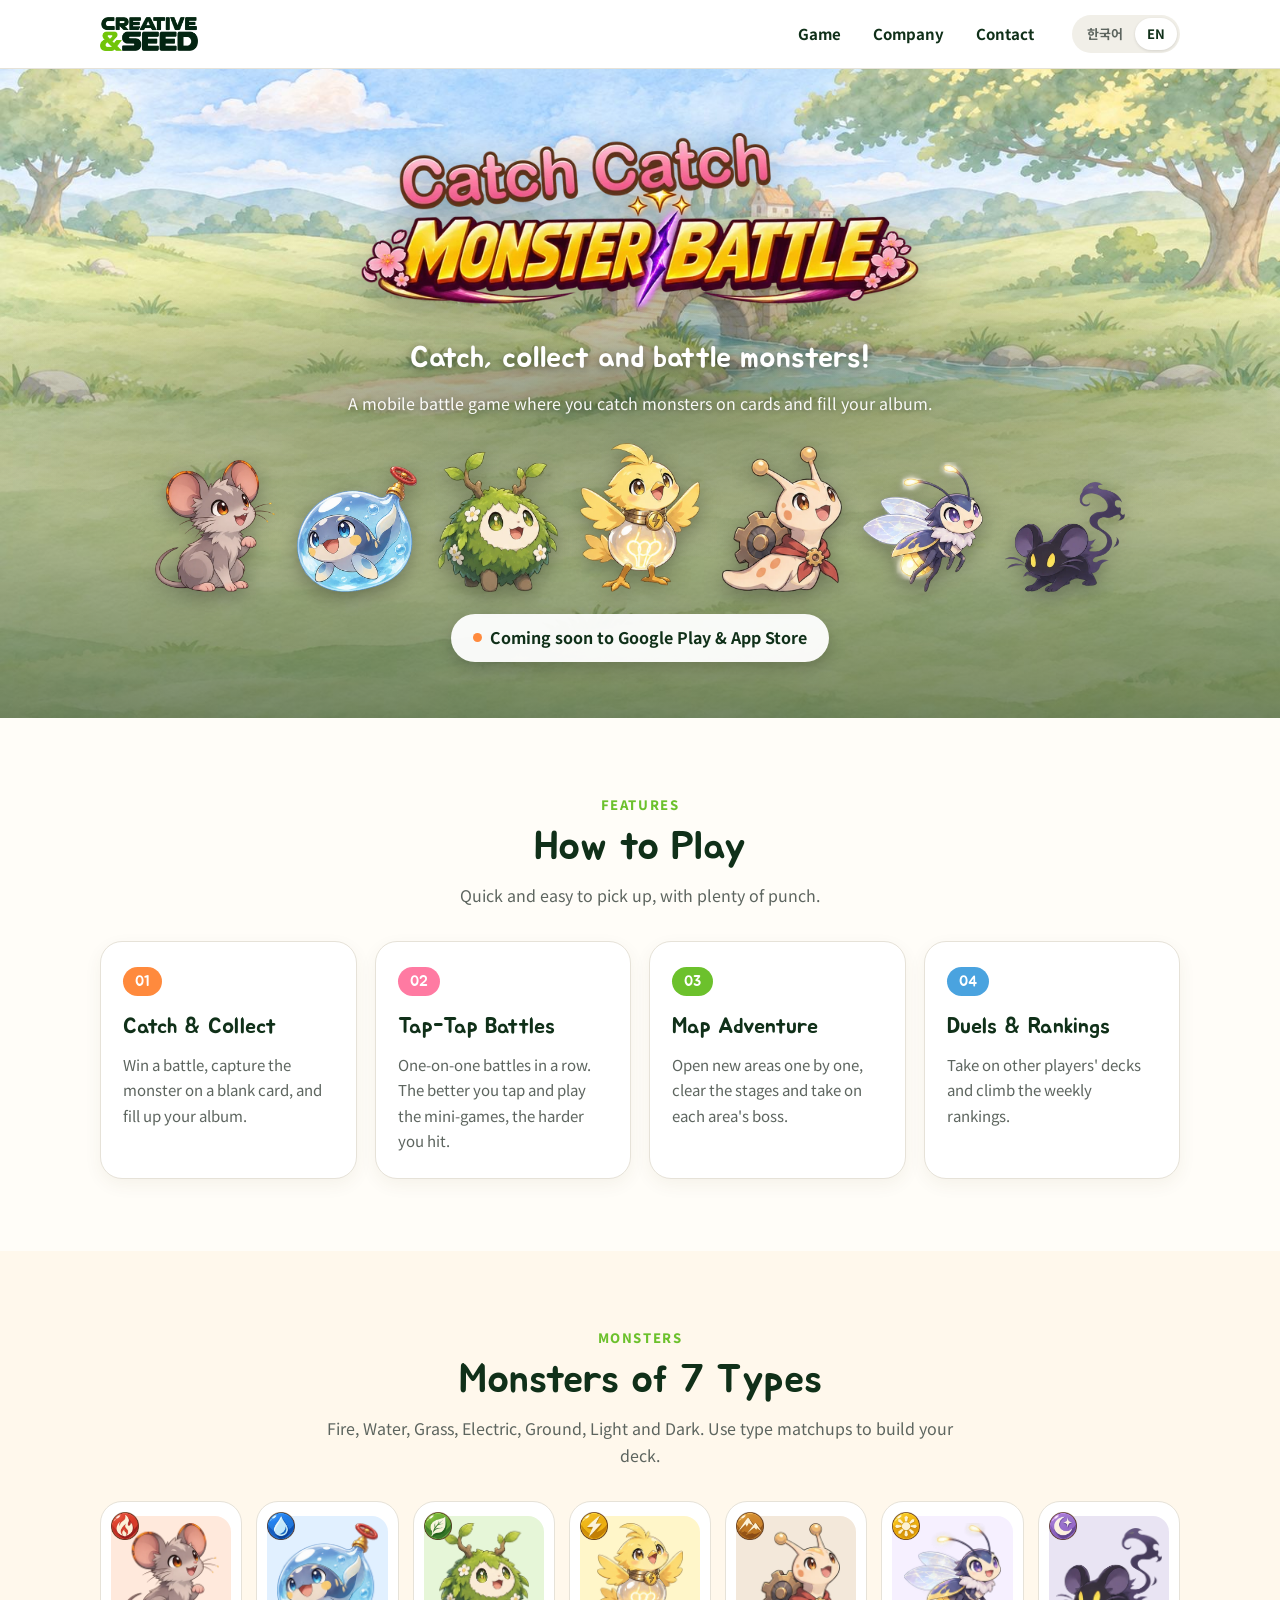
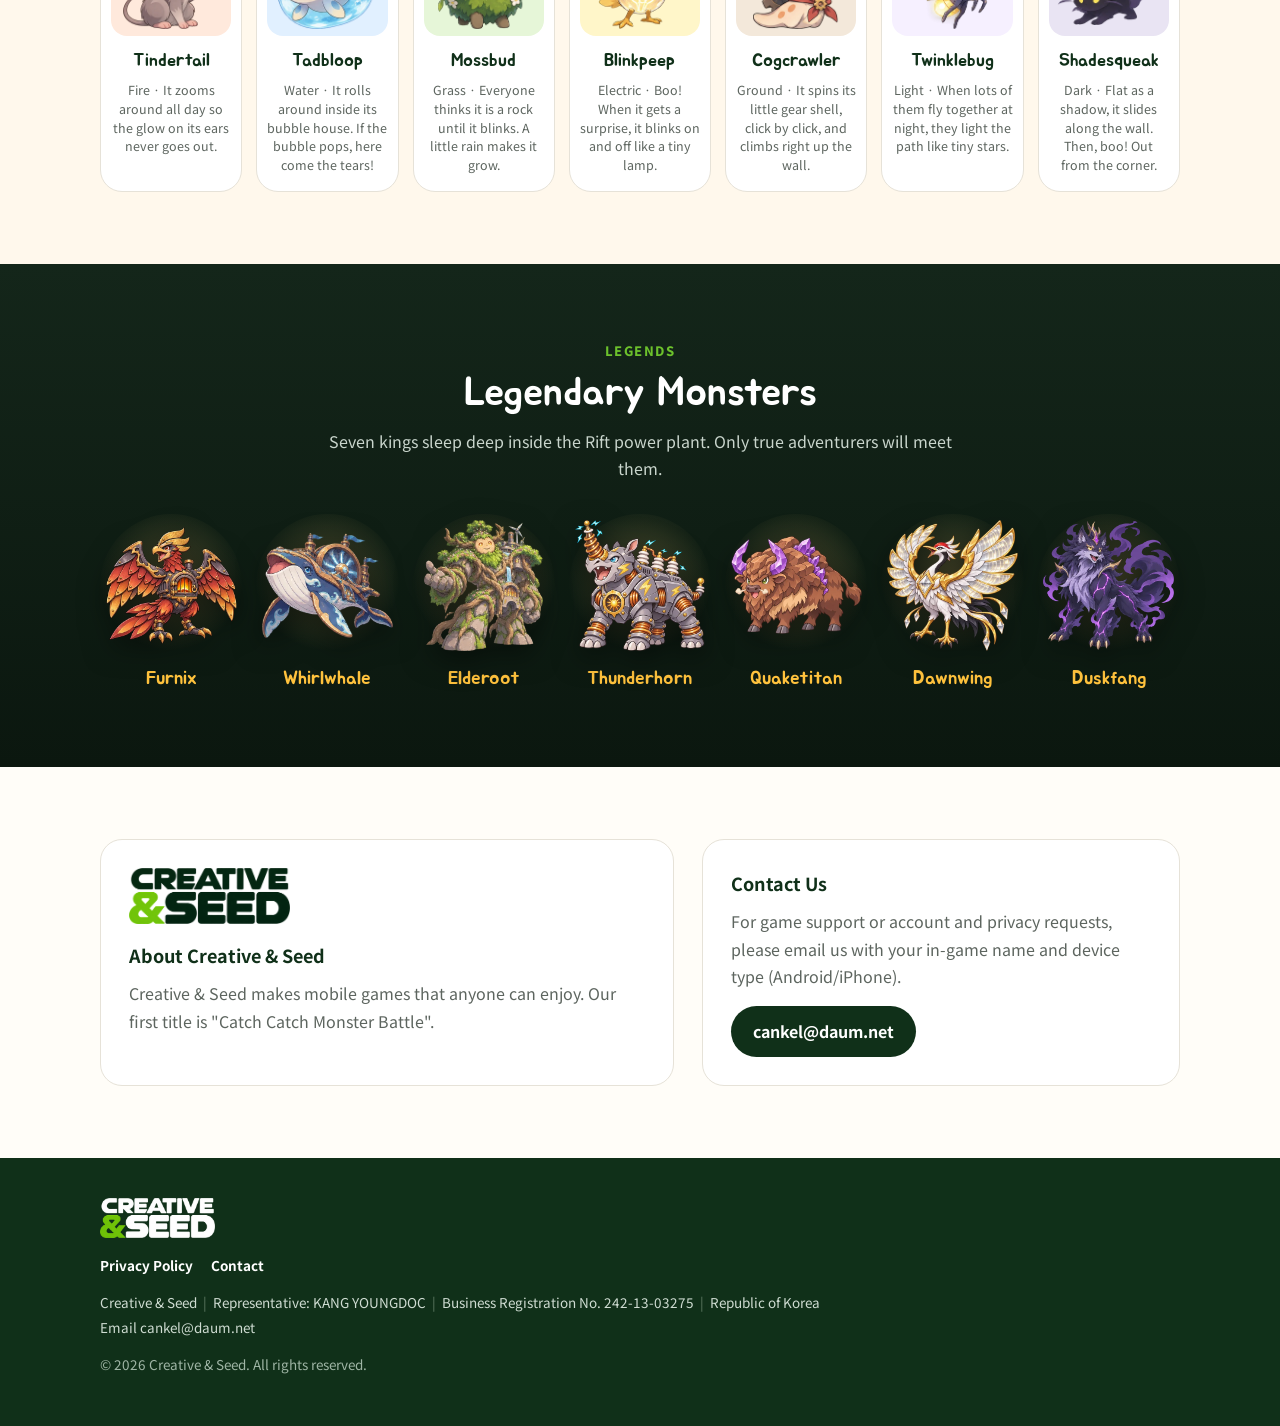
==== index.html @ 7f47cd27 "Add files via upload" ====
<!doctype html>
<html lang="ko" data-lang="ko">
<head>
<meta charset="utf-8">
<meta name="viewport" content="width=device-width, initial-scale=1">
<title>Creative &amp; Seed | Catch Catch 몬스터 배틀</title>
<meta name="description" content="Creative & Seed - Catch Catch 몬스터 배틀 / Catch Catch Monster Battle">
<script>
(function(){var l="ko";try{var s=localStorage.getItem("cs_lang");if(s)l=s;else if(!/^ko/i.test(navigator.language||""))l="en";}catch(e){if(!/^ko/i.test(navigator.language||""))l="en";}
if(/[?&]lang=en/.test(location.search))l="en";if(/[?&]lang=ko/.test(location.search))l="ko";
document.documentElement.setAttribute("data-lang",l);document.documentElement.lang=l;})();
</script>
<link rel="preconnect" href="https://fonts.googleapis.com">
<link rel="preconnect" href="https://fonts.gstatic.com" crossorigin>
<link href="https://fonts.googleapis.com/css2?family=Jua&family=Noto+Sans+KR:wght@400;700;800&display=swap" rel="stylesheet">
<link rel="stylesheet" href="assets/site.css">
</head>
<body>

<header class="top">
  <div class="wrap">
    <a class="brand" href="./"><img src="assets/cs_logo.png" alt="Creative &amp; Seed"></a>
    <nav class="nav">
      <a href="#game"><span lang="ko">게임</span><span lang="en">Game</span></a>
      <a href="#company" class="hide-m"><span lang="ko">회사</span><span lang="en">Company</span></a>
      <a href="#contact"><span lang="ko">문의</span><span lang="en">Contact</span></a>
    </nav>
    <div class="langs"><button data-set="ko">한국어</button><button data-set="en">EN</button></div>
  </div>
</header>

<section class="hero" id="game">
  <div class="wrap">
    <img class="logo" lang="ko" src="assets/game_logo_ko.webp" alt="Catch Catch 몬스터 배틀">
    <img class="logo" lang="en" src="assets/game_logo_en.webp" alt="Catch Catch Monster Battle">
    <p class="tag" lang="ko">몬스터를 잡고, 모으고, 겨뤄라!</p>
    <p class="tag" lang="en">Catch, collect and battle monsters!</p>
    <p class="tag2" lang="ko">카드로 몬스터를 잡아 앨범을 채우는 모바일 배틀 게임</p>
    <p class="tag2" lang="en">A mobile battle game where you catch monsters on cards and fill your album.</p>
    <div class="mons"><img src="assets/mon/001.webp" alt=""><img src="assets/mon/023.webp" alt=""><img src="assets/mon/045.webp" alt=""><img src="assets/mon/067.webp" alt=""><img src="assets/mon/089.webp" alt=""><img src="assets/mon/111.webp" alt=""><img src="assets/mon/133.webp" alt=""></div>
    <span class="pill"><i></i><span lang="ko">Google Play · App Store 출시 준비 중</span><span lang="en">Coming soon to Google Play &amp; App Store</span></span>
  </div>
</section>

<section class="block">
  <div class="wrap center">
    <span class="eyebrow">Features</span>
    <h2 class="title"><span lang="ko">이렇게 놀아요</span><span lang="en">How to Play</span></h2>
    <p class="lead" lang="ko">짧고 쉽게, 그래도 손맛은 확실하게.</p>
    <p class="lead" lang="en">Quick and easy to pick up, with plenty of punch.</p>
    <div class="feats" style="text-align:left">
      <div class="feat"><span class="num">01</span>
        <h3 lang="ko">잡아서 모으기</h3><h3 lang="en">Catch &amp; Collect</h3>
        <p lang="ko">배틀에서 이긴 몬스터를 빈 카드에 담아 잡고, 앨범을 하나씩 채워요.</p>
        <p lang="en">Win a battle, capture the monster on a blank card, and fill up your album.</p></div>
      <div class="feat"><span class="num">02</span>
        <h3 lang="ko">손맛 배틀</h3><h3 lang="en">Tap-Tap Battles</h3>
        <p lang="ko">1:1로 이어 싸우는 배틀. 연타와 미니게임을 잘할수록 더 세게 공격해요.</p>
        <p lang="en">One-on-one battles in a row. The better you tap and play the mini-games, the harder you hit.</p></div>
      <div class="feat"><span class="num">03</span>
        <h3 lang="ko">지도 모험</h3><h3 lang="en">Map Adventure</h3>
        <p lang="ko">지역을 하나씩 열며 스테이지를 깨고, 지역 보스에 도전해요.</p>
        <p lang="en">Open new areas one by one, clear the stages and take on each area's boss.</p></div>
      <div class="feat"><span class="num">04</span>
        <h3 lang="ko">대결과 랭킹</h3><h3 lang="en">Duels &amp; Rankings</h3>
        <p lang="ko">다른 플레이어의 덱과 대결하고 주간 랭킹에 도전해요.</p>
        <p lang="en">Take on other players' decks and climb the weekly rankings.</p></div>
    </div>
  </div>
</section>

<section class="block alt" id="monsters">
  <div class="wrap center">
    <span class="eyebrow">Monsters</span>
    <h2 class="title"><span lang="ko">7가지 속성의 몬스터</span><span lang="en">Monsters of 7 Types</span></h2>
    <p class="lead" lang="ko">불·물·풀·전기·땅·빛·어둠. 서로 강하고 약한 상성을 살펴 덱을 짜 보세요.</p>
    <p class="lead" lang="en">Fire, Water, Grass, Electric, Ground, Light and Dark. Use type matchups to build your deck.</p>
    <div class="mgrid">
      <div class="mon t-fire"><img class="ty" src="assets/type/fire.webp" alt="Fire"><div class="pic"><img src="assets/mon/001.webp" alt="Tindertail" loading="lazy"></div><b lang="ko">불씨쥐</b><b lang="en">Tindertail</b><small lang="ko">불 속성 · 귀 끝 불씨가 꺼질까 봐 늘 뛰어다닌다.</small><small lang="en">Fire · It zooms around all day so the glow on its ears never goes out.</small></div>
      <div class="mon t-water"><img class="ty" src="assets/type/water.webp" alt="Water"><div class="pic"><img src="assets/mon/023.webp" alt="Tadbloop" loading="lazy"></div><b lang="ko">물방울올챙이</b><b lang="en">Tadbloop</b><small lang="ko">물 속성 · 물방울 집을 굴리며 다닌다. 터지면 울음을 터뜨린다.</small><small lang="en">Water · It rolls around inside its bubble house. If the bubble pops, here come the tears!</small></div>
      <div class="mon t-grass"><img class="ty" src="assets/type/grass.webp" alt="Grass"><div class="pic"><img src="assets/mon/045.webp" alt="Mossbud" loading="lazy"></div><b lang="ko">이끼씨앗</b><b lang="en">Mossbud</b><small lang="ko">풀 속성 · 가만히 있으면 돌인 줄 안다. 비 오면 자란다.</small><small lang="en">Grass · Everyone thinks it is a rock until it blinks. A little rain makes it grow.</small></div>
      <div class="mon t-electric"><img class="ty" src="assets/type/electric.webp" alt="Electric"><div class="pic"><img src="assets/mon/067.webp" alt="Blinkpeep" loading="lazy"></div><b lang="ko">전구병아리</b><b lang="en">Blinkpeep</b><small lang="ko">전기 속성 · 놀라면 몸이 깜빡깜빡 켜진다.</small><small lang="en">Electric · Boo! When it gets a surprise, it blinks on and off like a tiny lamp.</small></div>
      <div class="mon t-ground"><img class="ty" src="assets/type/ground.webp" alt="Ground"><div class="pic"><img src="assets/mon/089.webp" alt="Cogcrawler" loading="lazy"></div><b lang="ko">톱니달팽이</b><b lang="en">Cogcrawler</b><small lang="ko">땅 속성 · 껍질 톱니를 돌려 벽을 기어오른다.</small><small lang="en">Ground · It spins its little gear shell, click by click, and climbs right up the wall.</small></div>
      <div class="mon t-light"><img class="ty" src="assets/type/light.webp" alt="Light"><div class="pic"><img src="assets/mon/111.webp" alt="Twinklebug" loading="lazy"></div><b lang="ko">반딧불이</b><b lang="en">Twinklebug</b><small lang="ko">빛 속성 · 밤에 떼 지어 날면 길이 보인다.</small><small lang="en">Light · When lots of them fly together at night, they light the path like tiny stars.</small></div>
      <div class="mon t-dark"><img class="ty" src="assets/type/dark.webp" alt="Dark"><div class="pic"><img src="assets/mon/133.webp" alt="Shadesqueak" loading="lazy"></div><b lang="ko">그림자쥐</b><b lang="en">Shadesqueak</b><small lang="ko">어둠 속성 · 벽에 붙어 다니다가 모퉁이에서 튀어나온다.</small><small lang="en">Dark · Flat as a shadow, it slides along the wall. Then, boo! Out from the corner.</small></div>
    </div>
  </div>
</section>

<section class="block legend">
  <div class="wrap center">
    <span class="eyebrow">Legends</span>
    <h2 class="title"><span lang="ko">전설의 몬스터</span><span lang="en">Legendary Monsters</span></h2>
    <p class="lead" lang="ko">균열 발전소 깊은 곳에 잠든 일곱 왕. 끝까지 모험한 사람만 만날 수 있어요.</p>
    <p class="lead" lang="en">Seven kings sleep deep inside the Rift power plant. Only true adventurers will meet them.</p>
    <div class="lgrid">
      <div class="lg"><div class="pic"><img src="assets/mon/022.webp" alt="Furnix" loading="lazy"></div><b lang="ko">화염로왕</b><b lang="en">Furnix</b></div>
      <div class="lg"><div class="pic"><img src="assets/mon/044.webp" alt="Whirlwhale" loading="lazy"></div><b lang="ko">터빈고래</b><b lang="en">Whirlwhale</b></div>
      <div class="lg"><div class="pic"><img src="assets/mon/066.webp" alt="Elderoot" loading="lazy"></div><b lang="ko">뿌리왕</b><b lang="en">Elderoot</b></div>
      <div class="lg"><div class="pic"><img src="assets/mon/088.webp" alt="Thunderhorn" loading="lazy"></div><b lang="ko">뇌전왕</b><b lang="en">Thunderhorn</b></div>
      <div class="lg"><div class="pic"><img src="assets/mon/110.webp" alt="Quaketitan" loading="lazy"></div><b lang="ko">대지왕</b><b lang="en">Quaketitan</b></div>
      <div class="lg"><div class="pic"><img src="assets/mon/132.webp" alt="Dawnwing" loading="lazy"></div><b lang="ko">광휘왕</b><b lang="en">Dawnwing</b></div>
      <div class="lg"><div class="pic"><img src="assets/mon/154.webp" alt="Duskfang" loading="lazy"></div><b lang="ko">어둠왕</b><b lang="en">Duskfang</b></div>
    </div>
  </div>
</section>

<section class="block" id="company">
  <div class="wrap">
    <div class="co">
      <div class="box">
        <img class="colog" src="assets/cs_logo.png" alt="Creative &amp; Seed">
        <h3 lang="ko">Creative &amp; Seed</h3><h3 lang="en">About Creative &amp; Seed</h3>
        <p lang="ko">크리에이티브앤시드는 누구나 쉽게 즐길 수 있는 모바일 게임을 만드는 회사입니다. 첫 작품은 「Catch Catch 몬스터 배틀」입니다.</p>
        <p lang="en">Creative &amp; Seed makes mobile games that anyone can enjoy. Our first title is "Catch Catch Monster Battle".</p>
      </div>
      <div class="box" id="contact">
        <h3 lang="ko">문의하기</h3><h3 lang="en">Contact Us</h3>
        <p lang="ko">게임 이용 문의, 계정·개인정보 관련 요청은 이메일로 보내 주세요. 게임 이름과 사용 기기(Android/iPhone)를 함께 적어 주시면 빠르게 도와드릴 수 있습니다.</p>
        <p lang="en">For game support or account and privacy requests, please email us with your in-game name and device type (Android/iPhone).</p>
        <a class="mail" href="mailto:cankel@daum.net">cankel@daum.net</a>
      </div>
    </div>
  </div>
</section>

<footer class="foot">
  <div class="wrap">
    <img src="assets/cs_logo_white.png" alt="Creative &amp; Seed">
    <div class="links"><a href="privacy/"><span lang="ko">개인정보처리방침</span><span lang="en">Privacy Policy</span></a><a href="#contact"><span lang="ko">문의</span><span lang="en">Contact</span></a></div>
    <p lang="ko">상호 크리에이티브앤시드<span class="bar">|</span>대표 강영덕<span class="bar">|</span>사업자등록번호 242-13-03275<span class="bar">|</span>통신판매업신고 제2026-서울성북-1461호</p>
    <p lang="en">Creative &amp; Seed<span class="bar">|</span>Representative: KANG YOUNGDOC<span class="bar">|</span>Business Registration No. 242-13-03275<span class="bar">|</span>Republic of Korea</p>
    <p><span lang="ko">이메일</span><span lang="en">Email</span> cankel@daum.net</p>
    <p class="copy">© 2026 Creative &amp; Seed. All rights reserved.</p>
  </div>
</footer>

<script>
document.querySelectorAll(".langs button").forEach(function(b){b.addEventListener("click",function(){
var l=b.getAttribute("data-set");document.documentElement.setAttribute("data-lang",l);document.documentElement.lang=l;
try{localStorage.setItem("cs_lang",l);}catch(e){}});});
</script>
</body>
</html>
---- assets/site.css ----
/* Creative & Seed site */
:root{
  --green:#103019; --green2:#1d4a28; --lime:#6cc12c; --lime-soft:#eaf6dc;
  --cream:#fff8ec; --orange:#ff8a3d; --pink:#ff7aa2; --gold:#ffc23d;
  --text:#1f2421; --sub:#5d655f; --line:#e6e2d8; --card:#ffffff; --bg:#fffdf8;
}
*{box-sizing:border-box}
html{scroll-behavior:smooth}
body{margin:0;background:var(--bg);color:var(--text);
  font-family:"Noto Sans KR",-apple-system,"Apple SD Gothic Neo","Malgun Gothic",sans-serif;
  font-size:16px;line-height:1.7;-webkit-font-smoothing:antialiased;word-break:keep-all;overflow-wrap:break-word}
img{max-width:100%;display:block}
a{color:inherit}
.wrap{max-width:1120px;margin:0 auto;padding:0 20px}

/* language switch */
html[data-lang="ko"] [lang="en"]{display:none !important}
html[data-lang="en"] [lang="ko"]{display:none !important}

/* header */
.top{position:sticky;top:0;z-index:20;background:rgba(255,255,255,.94);
  backdrop-filter:saturate(1.4) blur(8px);border-bottom:1px solid var(--line)}
.top .wrap{display:flex;align-items:center;gap:24px;height:68px}
.brand{display:flex;align-items:center;gap:10px;text-decoration:none}
.brand img{height:34px;width:auto}
.nav{display:flex;gap:4px;margin-left:auto}
.nav a{text-decoration:none;font-weight:700;font-size:15px;color:var(--green);
  padding:8px 14px;border-radius:999px}
.nav a:hover,.nav a.on{background:var(--lime-soft)}
.langs{display:flex;background:#f1efe8;border-radius:999px;padding:3px}
.langs button{border:0;background:none;font:inherit;font-size:13px;font-weight:700;
  color:var(--sub);padding:5px 12px;border-radius:999px;cursor:pointer}
html[data-lang="ko"] .langs [data-set="ko"],
html[data-lang="en"] .langs [data-set="en"]{background:#fff;color:var(--green);box-shadow:0 1px 3px rgba(0,0,0,.12)}

/* hero */
.hero{position:relative;overflow:hidden;color:#fff;
  background:#7fb6e0 url(hero_bg.jpg) center 35%/cover no-repeat}
.hero::after{content:"";position:absolute;inset:0;
  background:radial-gradient(ellipse 60% 26% at 50% 50%,rgba(16,40,22,.38),rgba(16,40,22,0) 100%),
    linear-gradient(180deg,rgba(16,48,25,0) 35%,rgba(16,48,25,.55) 100%)}
.hero .wrap{position:relative;z-index:1;display:flex;flex-direction:column;align-items:center;
  text-align:center;padding:64px 20px 56px}
.hero .logo{width:min(560px,88%);filter:drop-shadow(0 8px 18px rgba(0,0,0,.25))}
.hero .tag{font-family:"Jua","Noto Sans KR",sans-serif;font-size:clamp(20px,3.2vw,30px);
  margin:18px 0 6px;text-shadow:0 2px 8px rgba(0,0,0,.45)}
.hero .tag2{margin:0;font-size:16px;opacity:.95;text-shadow:0 1px 6px rgba(0,0,0,.5)}
.hero .mons{display:flex;justify-content:center;align-items:flex-end;gap:2%;margin-top:26px;width:100%}
.hero .mons img{width:13%;max-width:120px;filter:drop-shadow(0 6px 10px rgba(0,0,0,.3));
  animation:bob 3.2s ease-in-out infinite}
.hero .mons img:nth-child(2n){animation-delay:-1.6s}
@keyframes bob{50%{transform:translateY(-8px)}}
.pill{display:inline-flex;align-items:center;gap:8px;margin-top:22px;
  background:rgba(255,255,255,.95);color:var(--green);font-weight:700;
  padding:10px 22px;border-radius:999px;box-shadow:0 6px 16px rgba(0,0,0,.18)}
.pill i{width:9px;height:9px;border-radius:50%;background:var(--orange);display:inline-block}

/* sections */
section.block{padding:72px 0}
section.alt{background:var(--cream)}
.eyebrow{display:inline-block;font-size:13px;font-weight:800;letter-spacing:.12em;
  color:var(--lime);text-transform:uppercase;margin-bottom:6px}
h2.title{font-family:"Jua","Noto Sans KR",sans-serif;font-weight:400;
  font-size:clamp(28px,4vw,40px);line-height:1.25;margin:0 0 10px;color:var(--green)}
.lead{color:var(--sub);margin:0 0 32px;max-width:640px}
.center{text-align:center}
.center .lead{margin-left:auto;margin-right:auto}

/* features */
.feats{display:grid;grid-template-columns:repeat(4,1fr);gap:18px}
.feat{background:var(--card);border:1px solid var(--line);border-radius:22px;padding:24px 22px;
  box-shadow:0 6px 18px rgba(80,60,20,.06)}
.feat .num{font-family:"Jua",sans-serif;font-size:15px;color:#fff;background:var(--orange);
  display:inline-block;padding:2px 12px;border-radius:999px;margin-bottom:12px}
.feat:nth-child(2) .num{background:var(--pink)}
.feat:nth-child(3) .num{background:var(--lime)}
.feat:nth-child(4) .num{background:#4aa3df}
.feat h3{font-family:"Jua","Noto Sans KR",sans-serif;font-weight:400;font-size:22px;margin:0 0 6px;color:var(--green)}
.feat p{margin:0;color:var(--sub);font-size:15px}

/* monster grid */
.mgrid{display:grid;grid-template-columns:repeat(7,1fr);gap:14px}
.mon{background:var(--card);border-radius:22px;padding:14px 10px 16px;text-align:center;
  border:1px solid var(--line);position:relative;transition:transform .2s}
.mon:hover{transform:translateY(-4px)}
.mon .pic{aspect-ratio:1/1;display:flex;align-items:center;justify-content:center;
  border-radius:16px;margin-bottom:10px}
.mon .pic img{max-height:88%;max-width:88%}
.mon .ty{position:absolute;top:10px;left:10px;width:28px;height:28px}
.mon b{display:block;font-family:"Jua","Noto Sans KR",sans-serif;font-weight:400;font-size:18px;color:var(--green)}
.mon small{display:block;color:var(--sub);font-size:12.5px;line-height:1.5;margin-top:4px}
.t-fire .pic{background:#ffe9dc}.t-water .pic{background:#e1f0ff}.t-grass .pic{background:#e6f6d8}
.t-electric .pic{background:#fff6c9}.t-ground .pic{background:#f3e8da}.t-light .pic{background:#f6f0ff}
.t-dark .pic{background:#e9e4f3}

/* legends */
.legend{background:linear-gradient(180deg,#14261a 0%,#0b170f 100%);color:#fff}
.legend h2.title{color:#fff}
.legend .lead{color:#c9d5cc}
.lgrid{display:grid;grid-template-columns:repeat(7,1fr);gap:14px}
.lg{text-align:center}
.lg .pic{aspect-ratio:1/1;border-radius:50%;display:flex;align-items:center;justify-content:center;
  background:radial-gradient(circle at 50% 45%,rgba(255,214,120,.28),rgba(255,214,120,0) 68%)}
.lg .pic img{max-width:92%;max-height:92%;filter:drop-shadow(0 8px 14px rgba(0,0,0,.5))}
.lg b{display:block;font-family:"Jua","Noto Sans KR",sans-serif;font-weight:400;font-size:19px;color:var(--gold);margin-top:6px}
.lg small{display:block;color:#b8c4bb;font-size:12.5px;line-height:1.5}

/* company / contact */
.co{display:grid;grid-template-columns:1.2fr 1fr;gap:28px;align-items:stretch}
.box{background:var(--card);border:1px solid var(--line);border-radius:22px;padding:28px}
.box h3{margin:0 0 10px;font-size:18px;color:var(--green)}
.box p{margin:0 0 8px;color:var(--sub)}
.mail{display:inline-block;margin-top:8px;background:var(--green);color:#fff;text-decoration:none;
  font-weight:700;padding:12px 22px;border-radius:999px}
.mail:hover{background:var(--green2)}
.colog{height:56px;width:auto;margin-bottom:16px}

/* footer */
.foot{background:var(--green);color:#cfdcd2;font-size:13.5px;padding:40px 0 48px}
.foot img{height:40px;width:auto;margin-bottom:16px}
.foot .links{display:flex;gap:18px;margin-bottom:14px}
.foot .links a{color:#fff;font-weight:700;text-decoration:none}
.foot .links a:hover{text-decoration:underline}
.foot p{margin:2px 0}
.foot .bar{color:#5d7a63;padding:0 6px}
.foot .copy{margin-top:14px;color:#9fb5a5}

/* policy page */
.phead{background:var(--cream);border-bottom:1px solid var(--line);padding:44px 0 34px}
.phead .eyebrow{margin-bottom:2px}
.phead h1{font-family:"Jua","Noto Sans KR",sans-serif;font-weight:400;font-size:clamp(30px,4.4vw,42px);
  margin:0;color:var(--green)}
.phead .meta{margin-top:12px;display:flex;gap:10px;flex-wrap:wrap;align-items:center}
.chip{display:inline-flex;align-items:center;gap:6px;background:#fff;border:1px solid var(--line);
  border-radius:999px;padding:5px 14px;font-size:14px;color:var(--sub)}
.chip img{height:22px;width:auto}
.pbody{display:grid;grid-template-columns:250px 1fr;gap:40px;padding:40px 0 80px}
.toc{position:sticky;top:92px;align-self:start;background:#fff;border:1px solid var(--line);
  border-radius:18px;padding:18px 16px}
.toc b{display:block;font-size:13px;letter-spacing:.1em;color:var(--lime);margin-bottom:6px}
.toc a{display:block;text-decoration:none;font-size:14px;color:var(--sub);padding:5px 8px;border-radius:8px;line-height:1.45}
.toc a:hover{background:var(--lime-soft);color:var(--green)}
.doc{min-width:0}
.doc > p:first-child{font-size:16.5px}
.doc h2{font-size:21px;color:var(--green);margin:40px 0 12px;padding:0 0 10px 14px;
  border-bottom:1px solid var(--line);position:relative;scroll-margin-top:88px}
.doc h2::before{content:"";position:absolute;left:0;top:5px;bottom:14px;width:5px;border-radius:3px;background:var(--lime)}
.doc p,.doc li{margin:6px 0}
.doc ul{padding-left:22px}
.doc table{width:100%;border-collapse:separate;border-spacing:0;margin:12px 0;font-size:15px;
  border:1px solid var(--line);border-radius:14px;overflow:hidden}
.doc th,.doc td{padding:10px 12px;vertical-align:top;text-align:left;border-bottom:1px solid var(--line)}
.doc tr:last-child th,.doc tr:last-child td{border-bottom:0}
.doc th{background:var(--green);color:#fff;font-weight:700}
.doc td{background:#fff}
.doc tr td:first-child{background:#fbf9f3;font-weight:700;color:var(--green)}
.doc table.kv th{background:#fbf9f3;color:var(--green)}
.doc a{color:#1a6fb4;word-break:break-all}
.tablewrap{overflow-x:auto;-webkit-overflow-scrolling:touch}
.doc table.wide{min-width:620px}
.doc th,.doc td{word-break:keep-all}

/* responsive */
@media (max-width:980px){
  .feats{grid-template-columns:repeat(2,1fr)}
  .mgrid,.lgrid{grid-template-columns:repeat(4,1fr)}
  .pbody{grid-template-columns:1fr}
  .toc{position:static}
}
@media (max-width:640px){
  .top .wrap{height:60px;gap:10px}
  .brand img{height:28px}
  .nav a{padding:6px 8px;font-size:14px}
  .nav a.hide-m{display:none}
  .hero .wrap{padding:44px 16px 40px}
  .hero .mons img{width:16%}
  .hero .mons img:nth-child(n+6){display:none}
  section.block{padding:52px 0}
  .feats{grid-template-columns:1fr}
  .mgrid,.lgrid{grid-template-columns:repeat(2,1fr)}
  .co{grid-template-columns:1fr}
  .wrap{padding:0 16px}
  .doc table{font-size:14px}
  .foot .links{flex-wrap:wrap}
}
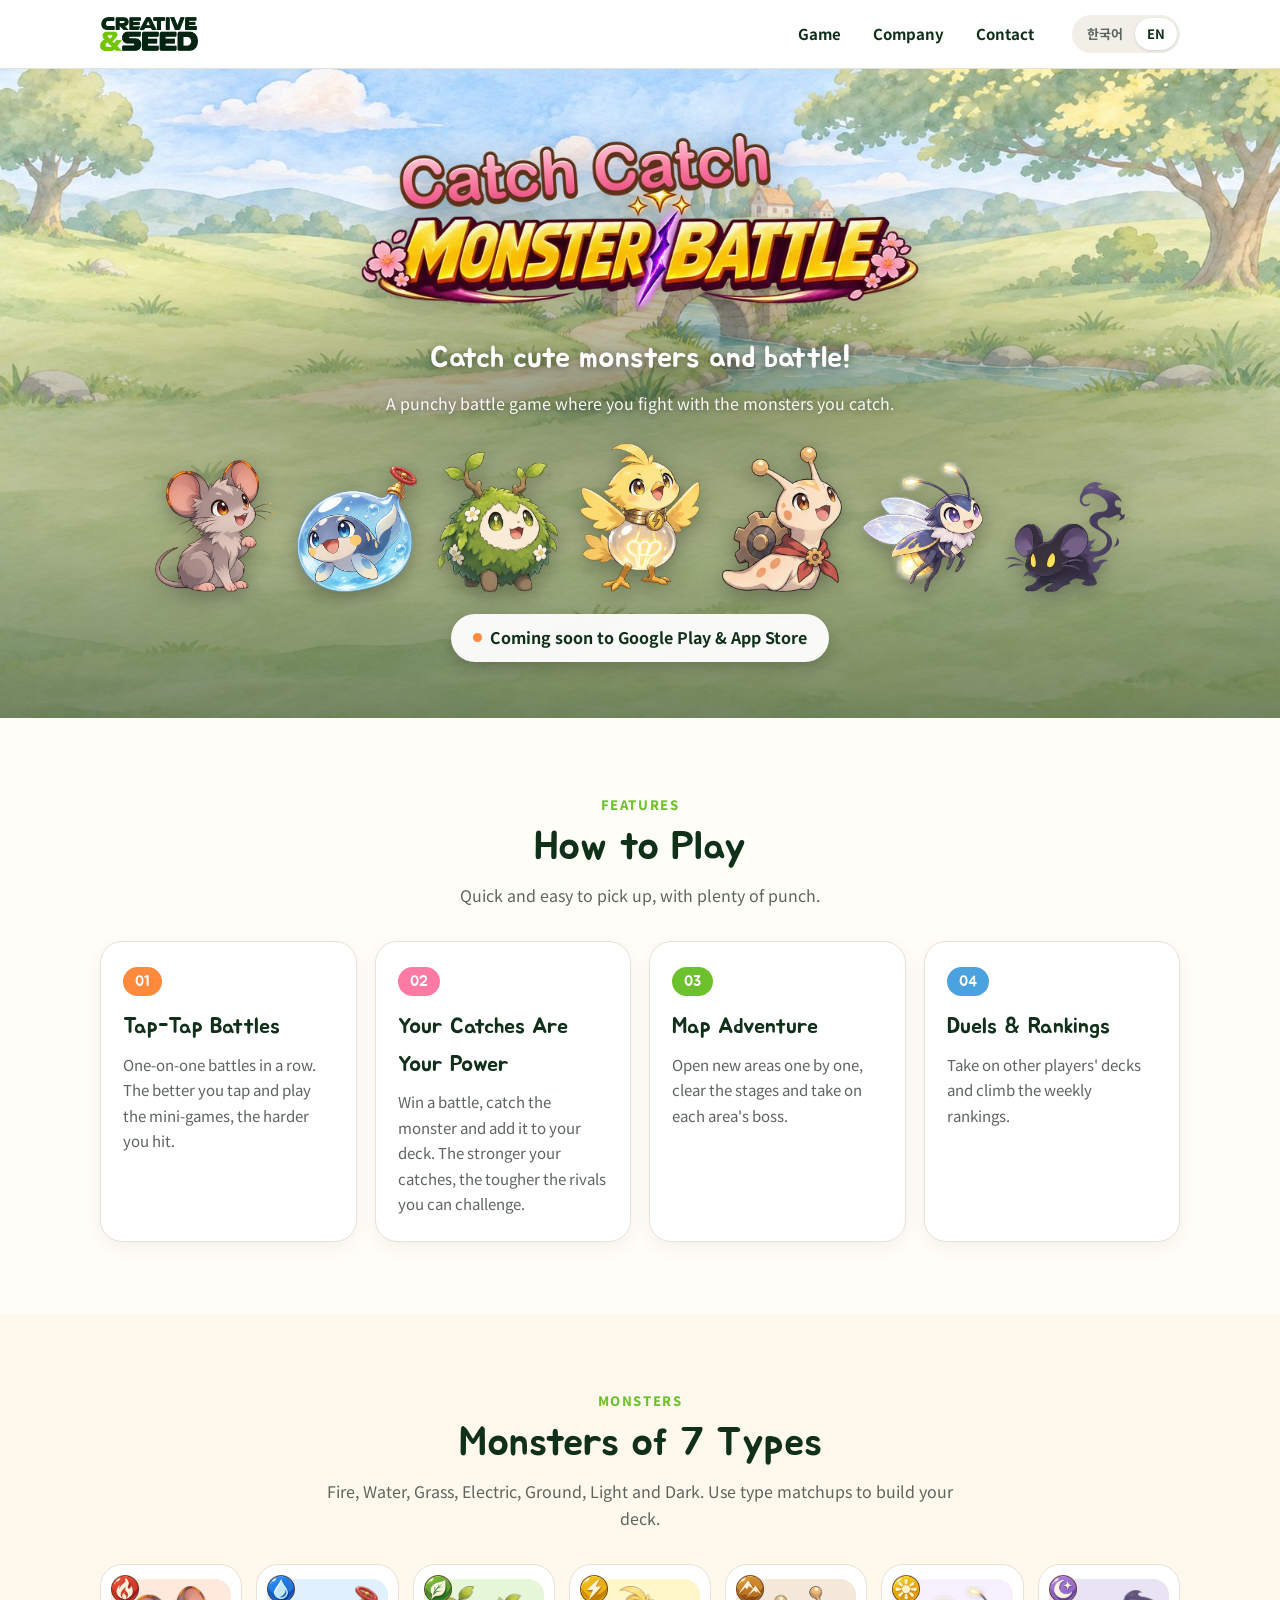
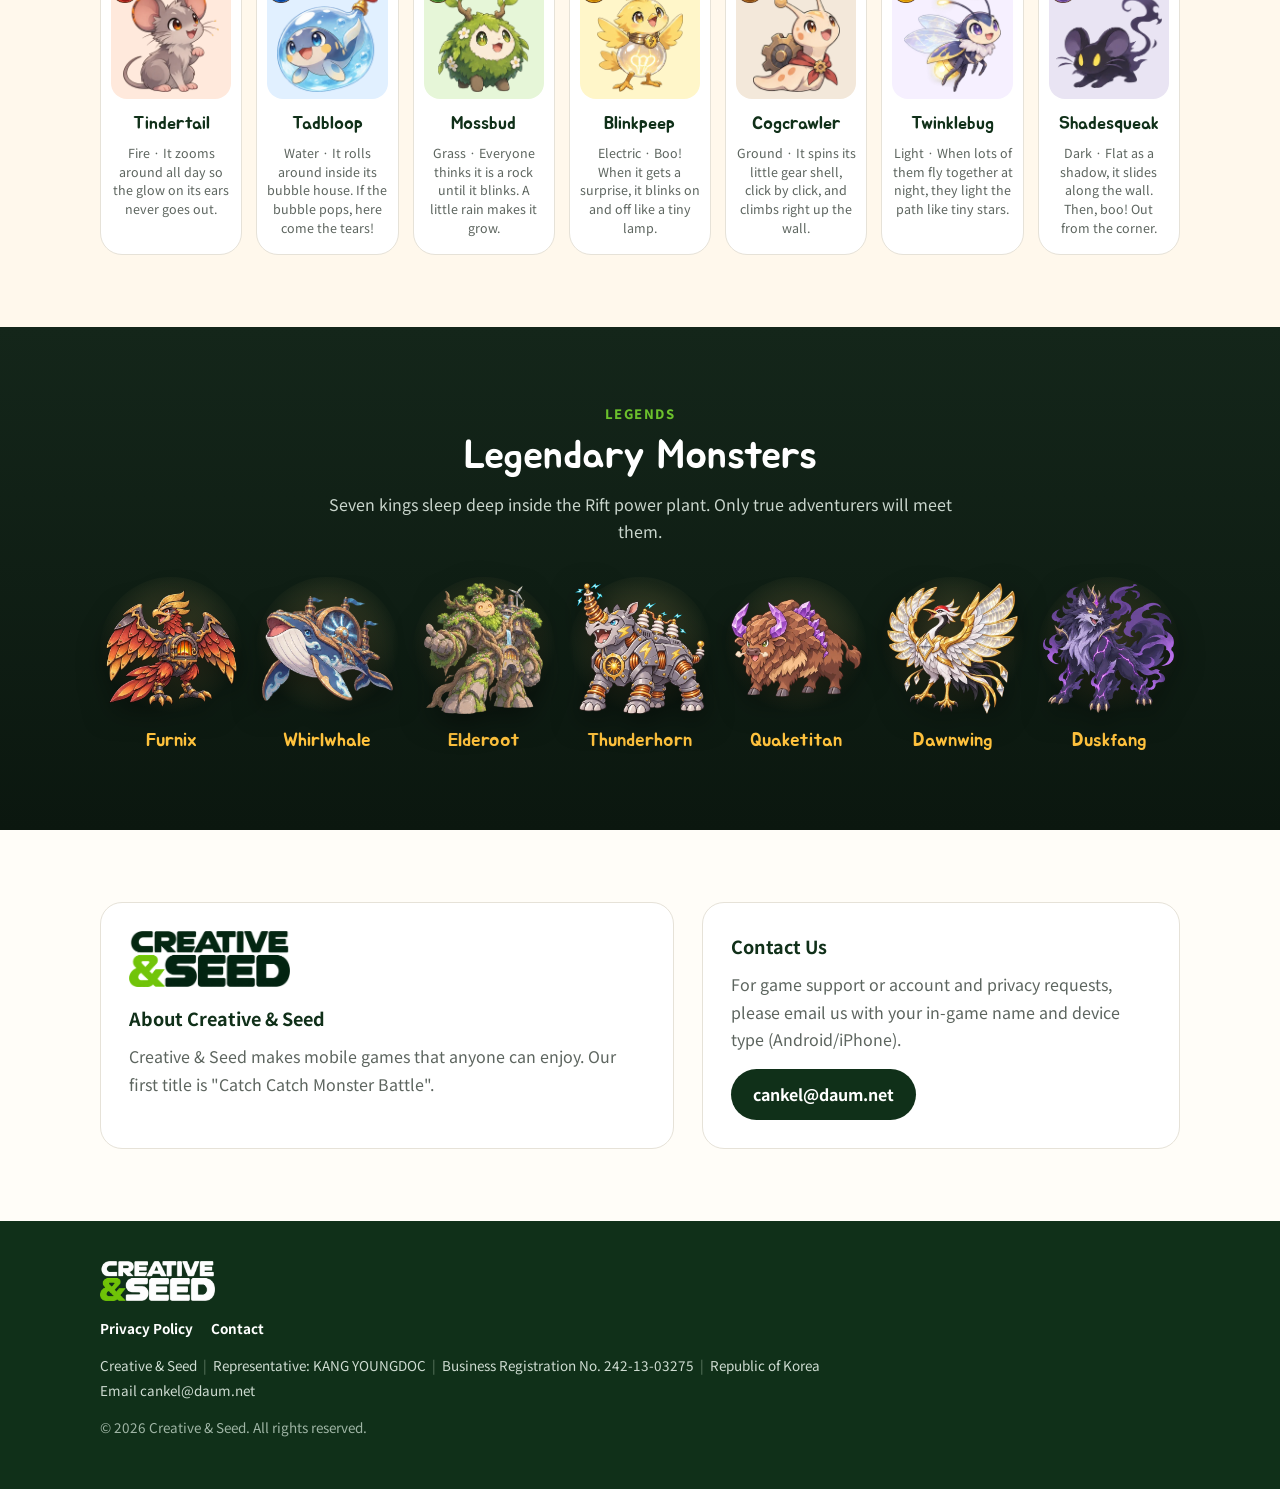
==== commit 8233cf11: "Update index.html" ====
--- a/index.html
+++ b/index.html
@@ -33,10 +33,10 @@
   <div class="wrap">
     <img class="logo" lang="ko" src="assets/game_logo_ko.webp" alt="Catch Catch 몬스터 배틀">
     <img class="logo" lang="en" src="assets/game_logo_en.webp" alt="Catch Catch Monster Battle">
-    <p class="tag" lang="ko">몬스터를 잡고, 모으고, 겨뤄라!</p>
-    <p class="tag" lang="en">Catch, collect and battle monsters!</p>
-    <p class="tag2" lang="ko">카드로 몬스터를 잡아 앨범을 채우는 모바일 배틀 게임</p>
-    <p class="tag2" lang="en">A mobile battle game where you catch monsters on cards and fill your album.</p>
+    <p class="tag" lang="ko">귀여운 몬스터를 잡아서 싸워라!</p>
+    <p class="tag" lang="en">Catch cute monsters and battle!</p>
+    <p class="tag2" lang="ko">내가 잡은 몬스터로 겨루는 손맛 배틀 게임</p>
+    <p class="tag2" lang="en">A punchy battle game where you fight with the monsters you catch.</p>
     <div class="mons"><img src="assets/mon/001.webp" alt=""><img src="assets/mon/023.webp" alt=""><img src="assets/mon/045.webp" alt=""><img src="assets/mon/067.webp" alt=""><img src="assets/mon/089.webp" alt=""><img src="assets/mon/111.webp" alt=""><img src="assets/mon/133.webp" alt=""></div>
     <span class="pill"><i></i><span lang="ko">Google Play · App Store 출시 준비 중</span><span lang="en">Coming soon to Google Play &amp; App Store</span></span>
   </div>
@@ -50,13 +50,13 @@
     <p class="lead" lang="en">Quick and easy to pick up, with plenty of punch.</p>
     <div class="feats" style="text-align:left">
       <div class="feat"><span class="num">01</span>
-        <h3 lang="ko">잡아서 모으기</h3><h3 lang="en">Catch &amp; Collect</h3>
-        <p lang="ko">배틀에서 이긴 몬스터를 빈 카드에 담아 잡고, 앨범을 하나씩 채워요.</p>
-        <p lang="en">Win a battle, capture the monster on a blank card, and fill up your album.</p></div>
-      <div class="feat"><span class="num">02</span>
         <h3 lang="ko">손맛 배틀</h3><h3 lang="en">Tap-Tap Battles</h3>
         <p lang="ko">1:1로 이어 싸우는 배틀. 연타와 미니게임을 잘할수록 더 세게 공격해요.</p>
         <p lang="en">One-on-one battles in a row. The better you tap and play the mini-games, the harder you hit.</p></div>
+      <div class="feat"><span class="num">02</span>
+        <h3 lang="ko">잡은 몬스터가 내 전력</h3><h3 lang="en">Your Catches Are Your Power</h3>
+        <p lang="ko">배틀에서 이긴 몬스터를 잡아 내 덱에 넣어요. 센 몬스터를 잡을수록 더 센 상대에게 도전할 수 있어요.</p>
+        <p lang="en">Win a battle, catch the monster and add it to your deck. The stronger your catches, the tougher the rivals you can challenge.</p></div>
       <div class="feat"><span class="num">03</span>
         <h3 lang="ko">지도 모험</h3><h3 lang="en">Map Adventure</h3>
         <p lang="ko">지역을 하나씩 열며 스테이지를 깨고, 지역 보스에 도전해요.</p>
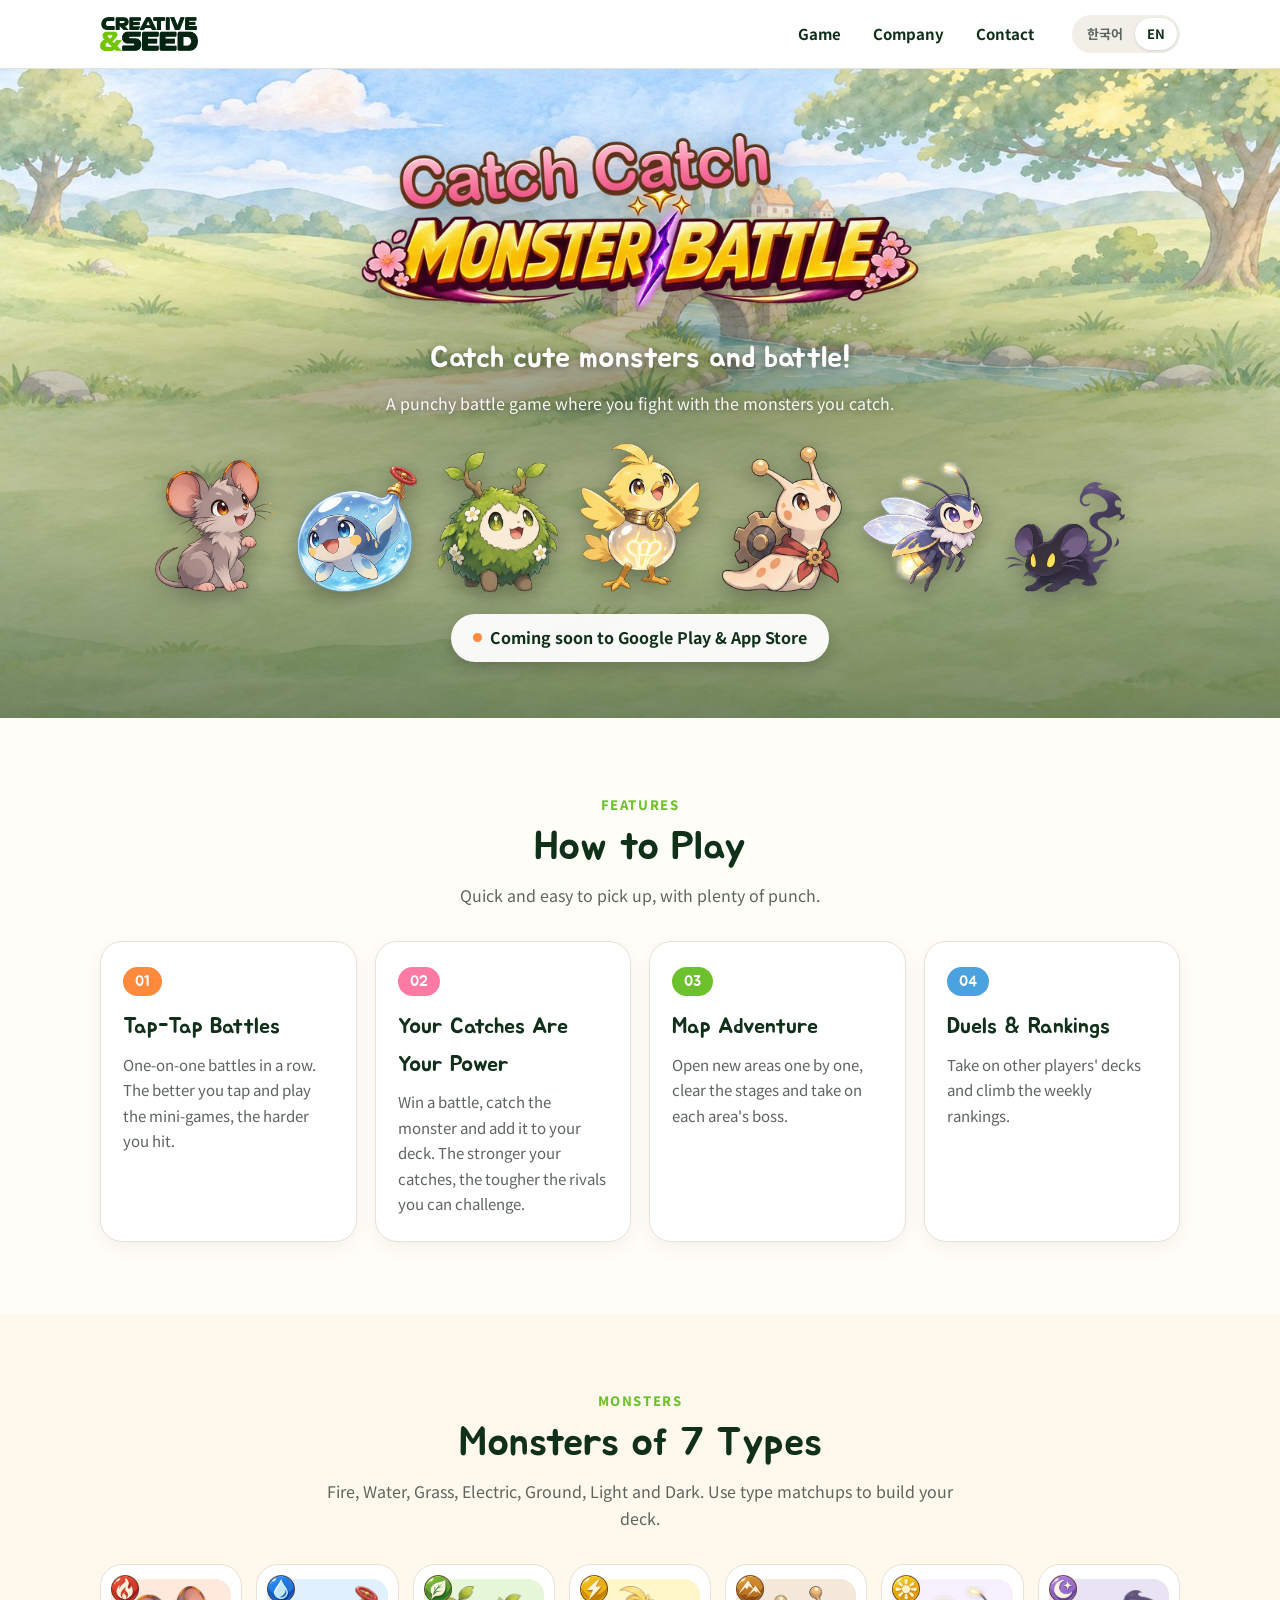
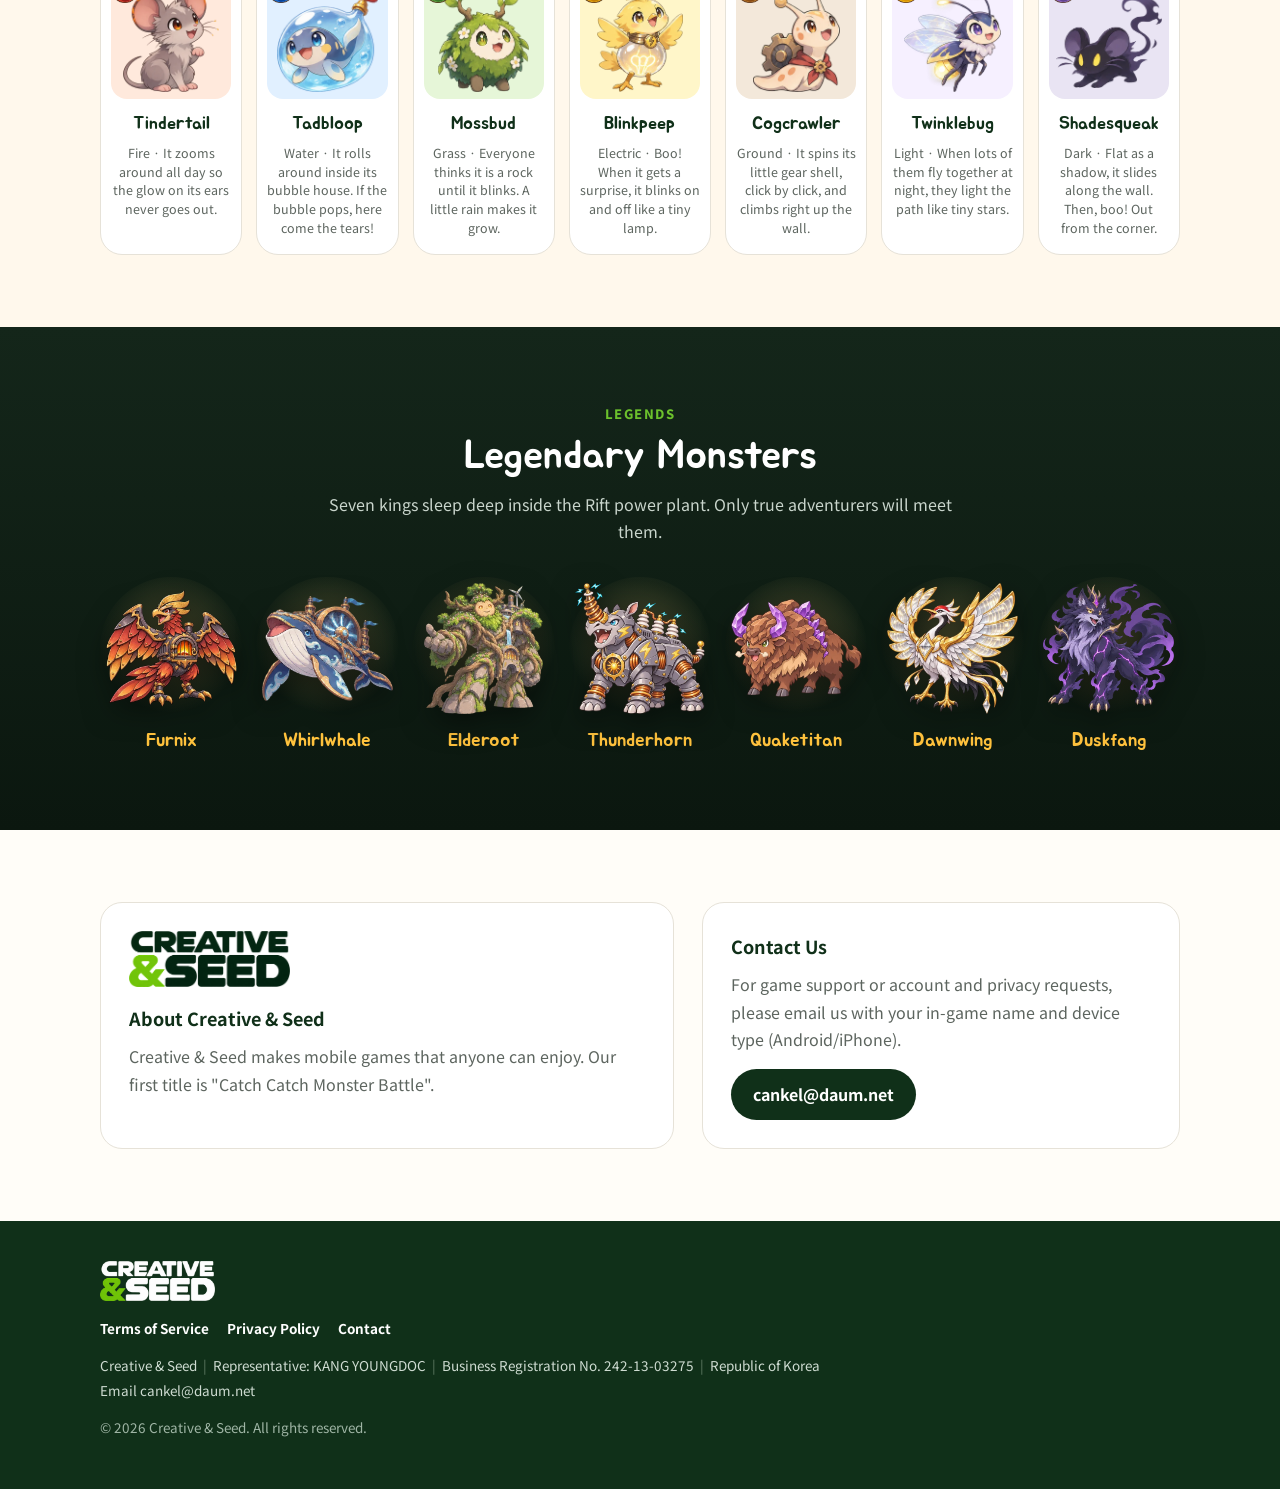
==== commit f92b3968: "Add Terms of Service link to footer" ====
--- a/index.html
+++ b/index.html
@@ -127,7 +127,7 @@
 <footer class="foot">
   <div class="wrap">
     <img src="assets/cs_logo_white.png" alt="Creative &amp; Seed">
-    <div class="links"><a href="privacy/"><span lang="ko">개인정보처리방침</span><span lang="en">Privacy Policy</span></a><a href="#contact"><span lang="ko">문의</span><span lang="en">Contact</span></a></div>
+    <div class="links"><a href="terms/"><span lang="ko">이용약관</span><span lang="en">Terms of Service</span></a><a href="privacy/"><span lang="ko">개인정보처리방침</span><span lang="en">Privacy Policy</span></a><a href="#contact"><span lang="ko">문의</span><span lang="en">Contact</span></a></div>
     <p lang="ko">상호 크리에이티브앤시드<span class="bar">|</span>대표 강영덕<span class="bar">|</span>사업자등록번호 242-13-03275<span class="bar">|</span>통신판매업신고 제2026-서울성북-1461호</p>
     <p lang="en">Creative &amp; Seed<span class="bar">|</span>Representative: KANG YOUNGDOC<span class="bar">|</span>Business Registration No. 242-13-03275<span class="bar">|</span>Republic of Korea</p>
     <p><span lang="ko">이메일</span><span lang="en">Email</span> cankel@daum.net</p>
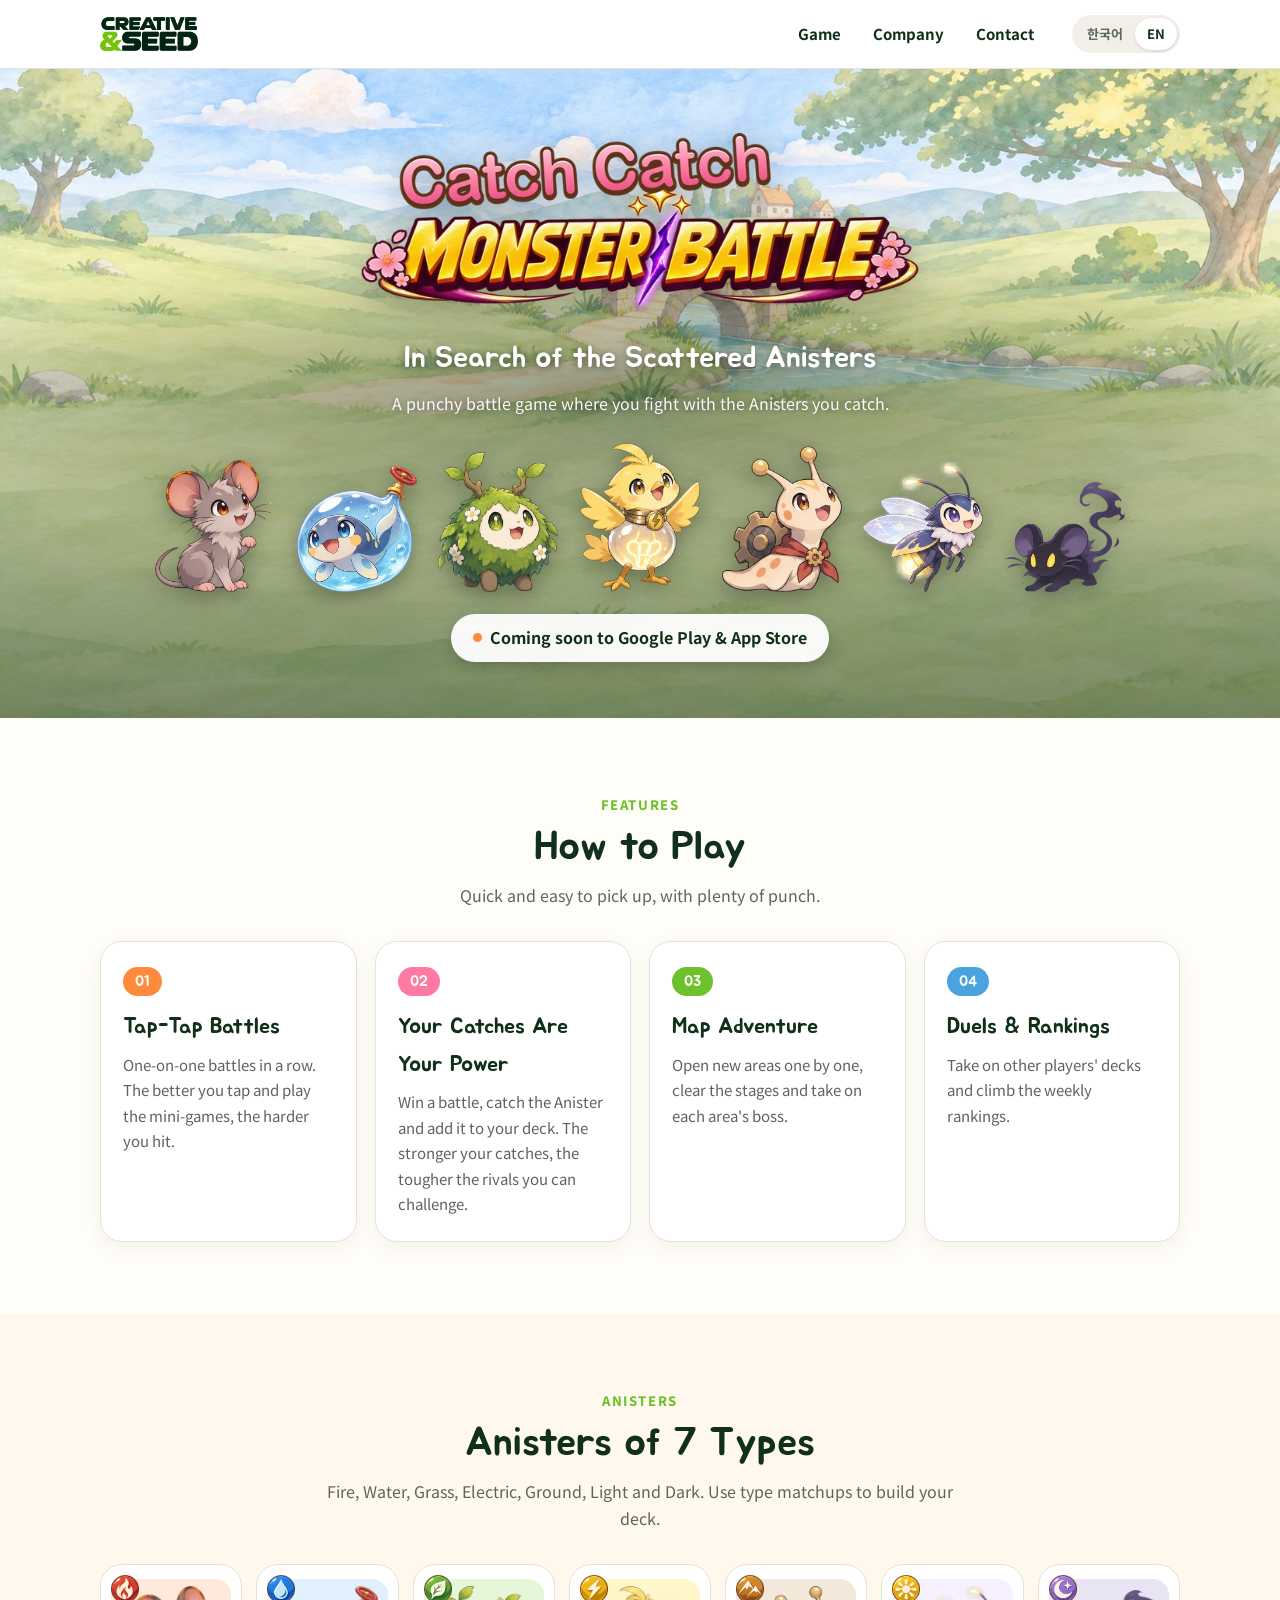
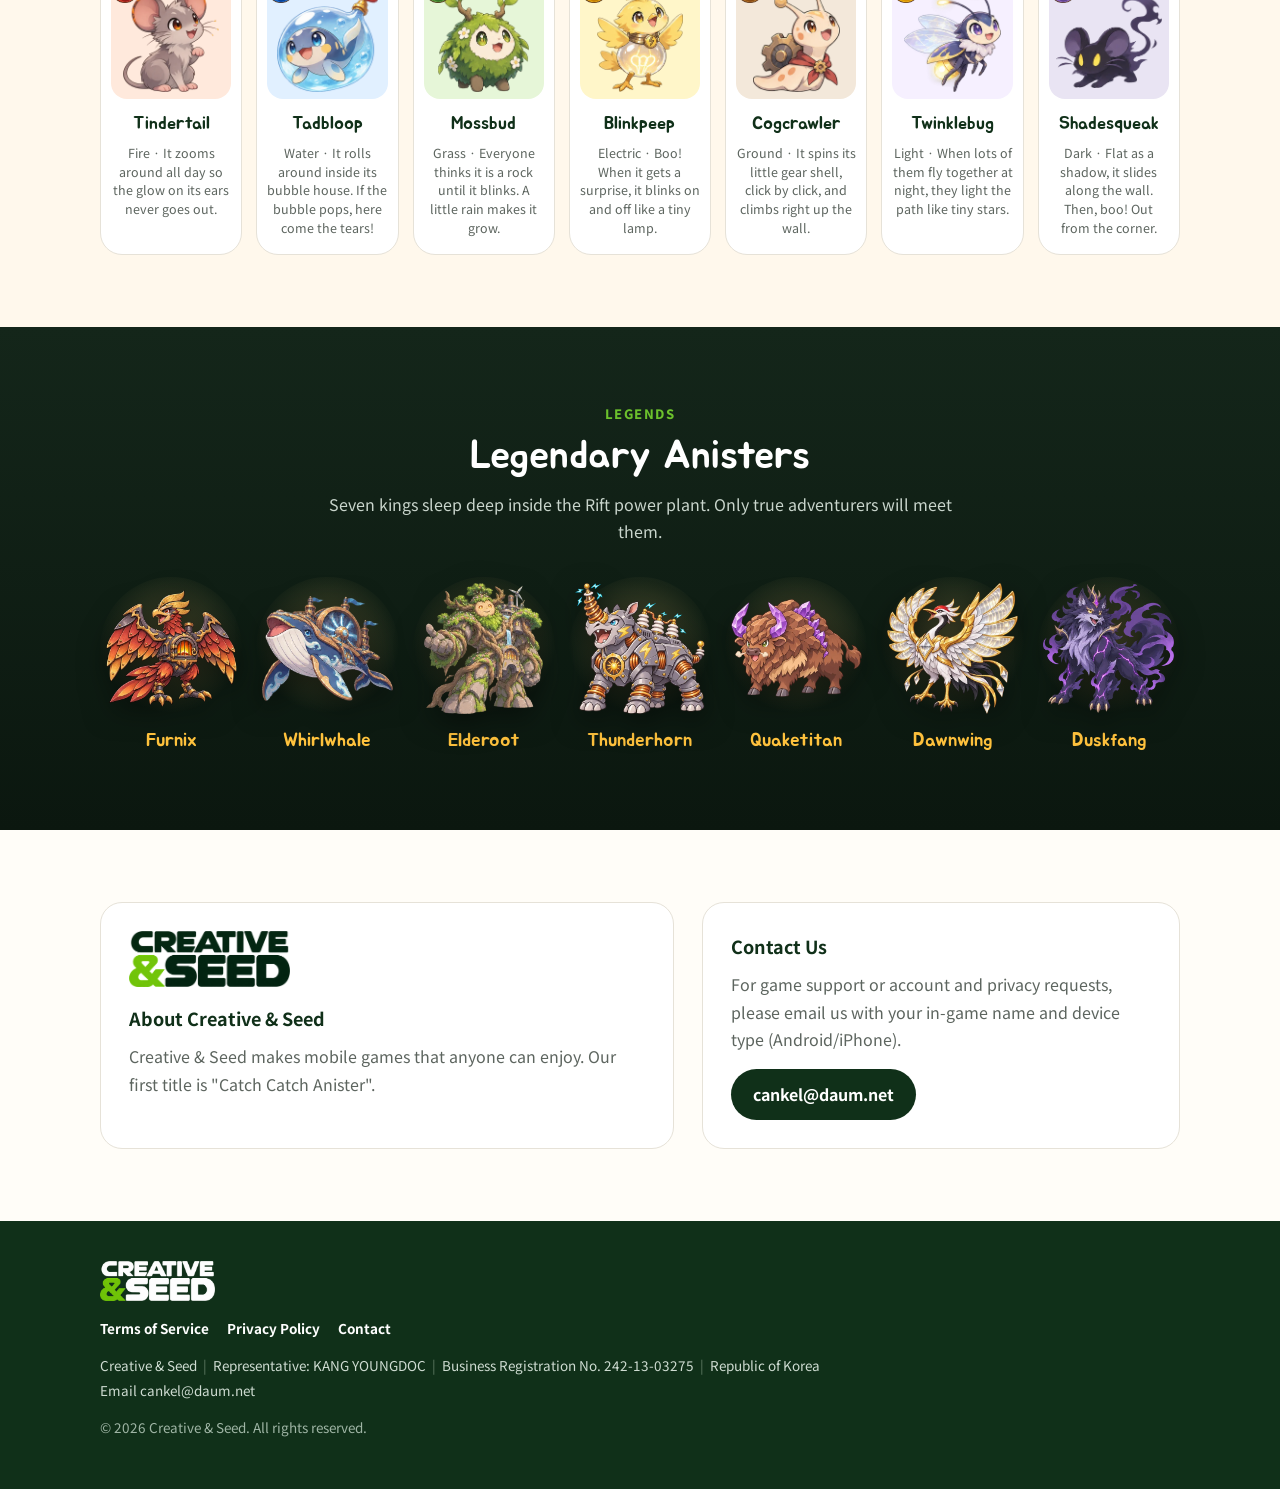
==== commit a0a90cb2: "Rename game to Catch Catch Anister" ====
--- a/index.html
+++ b/index.html
@@ -3,8 +3,8 @@
 <head>
 <meta charset="utf-8">
 <meta name="viewport" content="width=device-width, initial-scale=1">
-<title>Creative &amp; Seed | Catch Catch 몬스터 배틀</title>
-<meta name="description" content="Creative & Seed - Catch Catch 몬스터 배틀 / Catch Catch Monster Battle">
+<title>Creative &amp; Seed | Catch Catch 애니스터</title>
+<meta name="description" content="Creative & Seed - Catch Catch 애니스터 / Catch Catch Anister">
 <script>
 (function(){var l="ko";try{var s=localStorage.getItem("cs_lang");if(s)l=s;else if(!/^ko/i.test(navigator.language||""))l="en";}catch(e){if(!/^ko/i.test(navigator.language||""))l="en";}
 if(/[?&]lang=en/.test(location.search))l="en";if(/[?&]lang=ko/.test(location.search))l="ko";
@@ -31,12 +31,12 @@
 
 <section class="hero" id="game">
   <div class="wrap">
-    <img class="logo" lang="ko" src="assets/game_logo_ko.webp" alt="Catch Catch 몬스터 배틀">
-    <img class="logo" lang="en" src="assets/game_logo_en.webp" alt="Catch Catch Monster Battle">
-    <p class="tag" lang="ko">귀여운 몬스터를 잡아서 싸워라!</p>
-    <p class="tag" lang="en">Catch cute monsters and battle!</p>
-    <p class="tag2" lang="ko">내가 잡은 몬스터로 겨루는 손맛 배틀 게임</p>
-    <p class="tag2" lang="en">A punchy battle game where you fight with the monsters you catch.</p>
+    <img class="logo" lang="ko" src="assets/game_logo_ko.webp" alt="Catch Catch 애니스터">
+    <img class="logo" lang="en" src="assets/game_logo_en.webp" alt="Catch Catch Anister">
+    <p class="tag" lang="ko">흩어진 애니스터를 찾아서</p>
+    <p class="tag" lang="en">In Search of the Scattered Anisters</p>
+    <p class="tag2" lang="ko">내가 잡은 애니스터로 겨루는 손맛 배틀 게임</p>
+    <p class="tag2" lang="en">A punchy battle game where you fight with the Anisters you catch.</p>
     <div class="mons"><img src="assets/mon/001.webp" alt=""><img src="assets/mon/023.webp" alt=""><img src="assets/mon/045.webp" alt=""><img src="assets/mon/067.webp" alt=""><img src="assets/mon/089.webp" alt=""><img src="assets/mon/111.webp" alt=""><img src="assets/mon/133.webp" alt=""></div>
     <span class="pill"><i></i><span lang="ko">Google Play · App Store 출시 준비 중</span><span lang="en">Coming soon to Google Play &amp; App Store</span></span>
   </div>
@@ -54,9 +54,9 @@
         <p lang="ko">1:1로 이어 싸우는 배틀. 연타와 미니게임을 잘할수록 더 세게 공격해요.</p>
         <p lang="en">One-on-one battles in a row. The better you tap and play the mini-games, the harder you hit.</p></div>
       <div class="feat"><span class="num">02</span>
-        <h3 lang="ko">잡은 몬스터가 내 전력</h3><h3 lang="en">Your Catches Are Your Power</h3>
-        <p lang="ko">배틀에서 이긴 몬스터를 잡아 내 덱에 넣어요. 센 몬스터를 잡을수록 더 센 상대에게 도전할 수 있어요.</p>
-        <p lang="en">Win a battle, catch the monster and add it to your deck. The stronger your catches, the tougher the rivals you can challenge.</p></div>
+        <h3 lang="ko">잡은 애니스터가 내 전력</h3><h3 lang="en">Your Catches Are Your Power</h3>
+        <p lang="ko">배틀에서 이긴 애니스터를 잡아 내 덱에 넣어요. 센 애니스터를 잡을수록 더 센 상대에게 도전할 수 있어요.</p>
+        <p lang="en">Win a battle, catch the Anister and add it to your deck. The stronger your catches, the tougher the rivals you can challenge.</p></div>
       <div class="feat"><span class="num">03</span>
         <h3 lang="ko">지도 모험</h3><h3 lang="en">Map Adventure</h3>
         <p lang="ko">지역을 하나씩 열며 스테이지를 깨고, 지역 보스에 도전해요.</p>
@@ -71,8 +71,8 @@
 
 <section class="block alt" id="monsters">
   <div class="wrap center">
-    <span class="eyebrow">Monsters</span>
-    <h2 class="title"><span lang="ko">7가지 속성의 몬스터</span><span lang="en">Monsters of 7 Types</span></h2>
+    <span class="eyebrow">Anisters</span>
+    <h2 class="title"><span lang="ko">7가지 속성의 애니스터</span><span lang="en">Anisters of 7 Types</span></h2>
     <p class="lead" lang="ko">불·물·풀·전기·땅·빛·어둠. 서로 강하고 약한 상성을 살펴 덱을 짜 보세요.</p>
     <p class="lead" lang="en">Fire, Water, Grass, Electric, Ground, Light and Dark. Use type matchups to build your deck.</p>
     <div class="mgrid">
@@ -90,7 +90,7 @@
 <section class="block legend">
   <div class="wrap center">
     <span class="eyebrow">Legends</span>
-    <h2 class="title"><span lang="ko">전설의 몬스터</span><span lang="en">Legendary Monsters</span></h2>
+    <h2 class="title"><span lang="ko">전설의 애니스터</span><span lang="en">Legendary Anisters</span></h2>
     <p class="lead" lang="ko">균열 발전소 깊은 곳에 잠든 일곱 왕. 끝까지 모험한 사람만 만날 수 있어요.</p>
     <p class="lead" lang="en">Seven kings sleep deep inside the Rift power plant. Only true adventurers will meet them.</p>
     <div class="lgrid">
@@ -111,8 +111,8 @@
       <div class="box">
         <img class="colog" src="assets/cs_logo.png" alt="Creative &amp; Seed">
         <h3 lang="ko">Creative &amp; Seed</h3><h3 lang="en">About Creative &amp; Seed</h3>
-        <p lang="ko">크리에이티브앤시드는 누구나 쉽게 즐길 수 있는 모바일 게임을 만드는 회사입니다. 첫 작품은 「Catch Catch 몬스터 배틀」입니다.</p>
-        <p lang="en">Creative &amp; Seed makes mobile games that anyone can enjoy. Our first title is "Catch Catch Monster Battle".</p>
+        <p lang="ko">크리에이티브앤시드는 누구나 쉽게 즐길 수 있는 모바일 게임을 만드는 회사입니다. 첫 작품은 「Catch Catch 애니스터」입니다.</p>
+        <p lang="en">Creative &amp; Seed makes mobile games that anyone can enjoy. Our first title is "Catch Catch Anister".</p>
       </div>
       <div class="box" id="contact">
         <h3 lang="ko">문의하기</h3><h3 lang="en">Contact Us</h3>
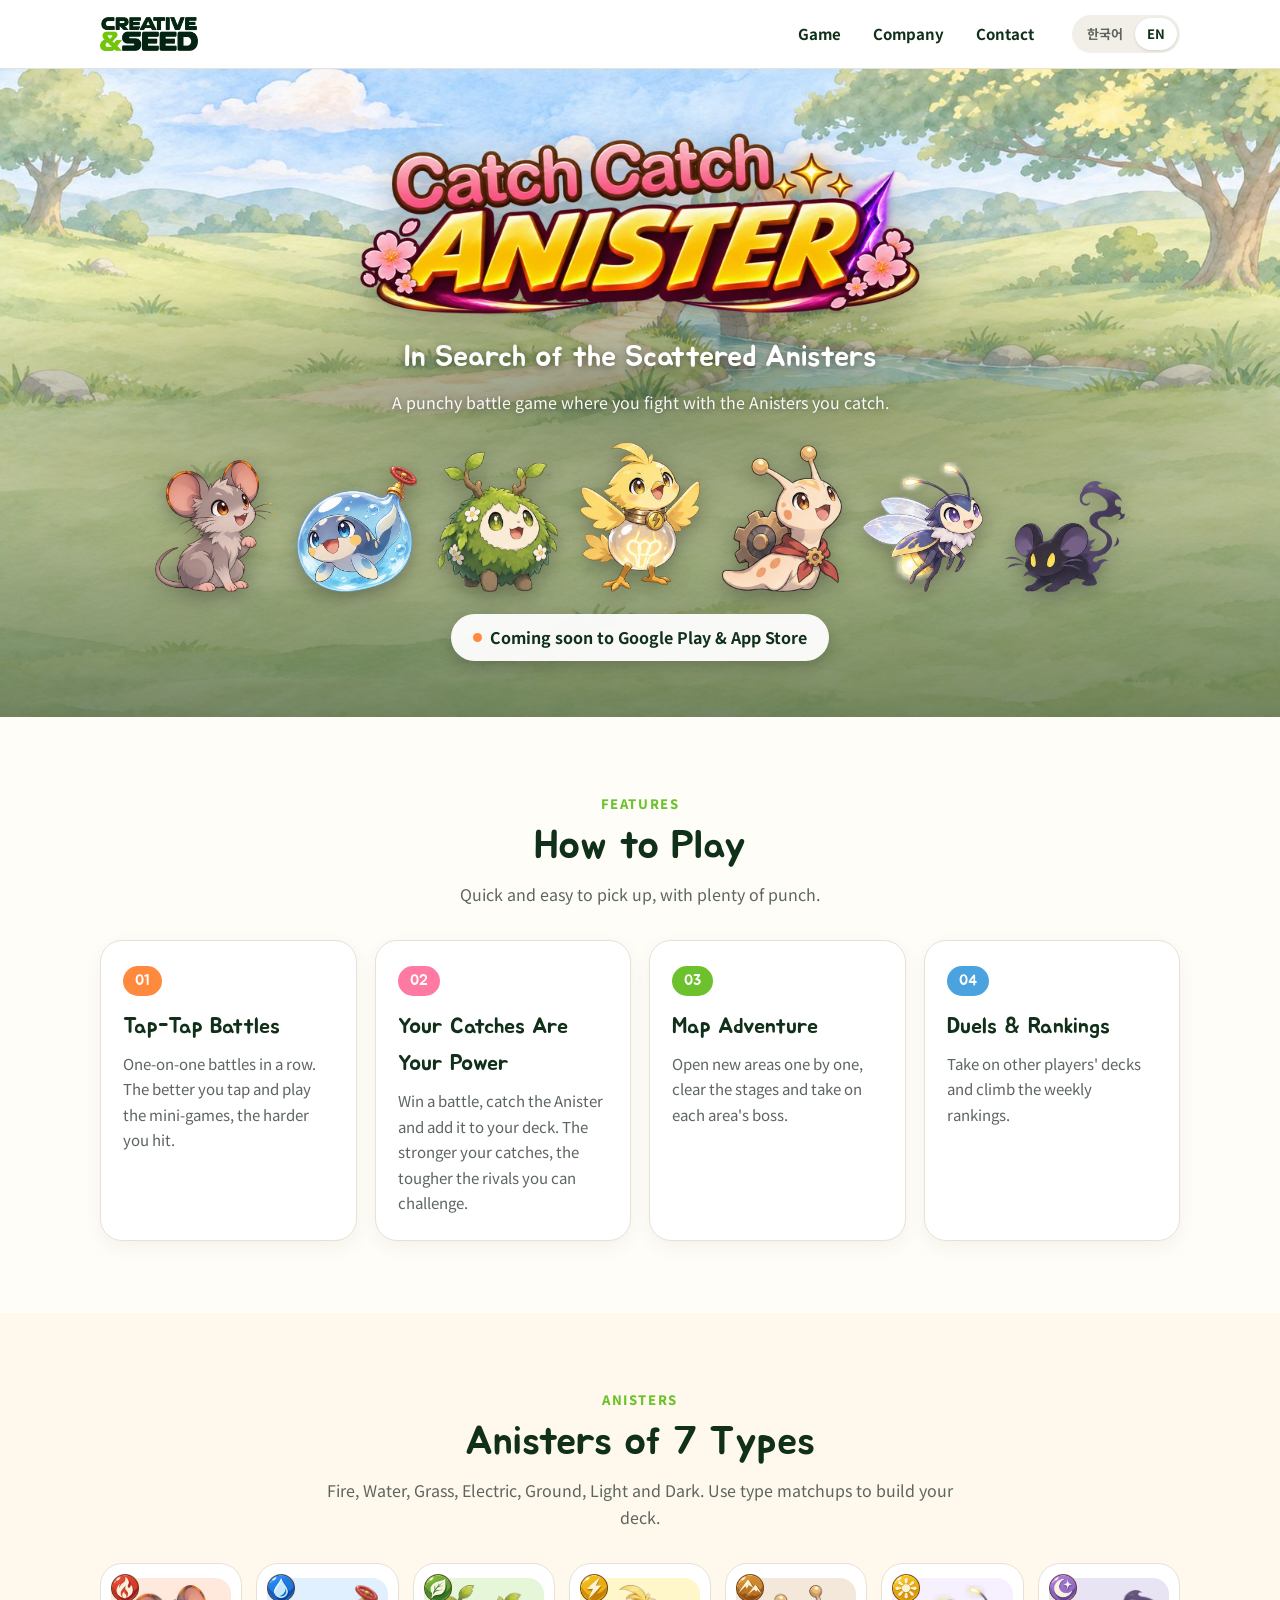
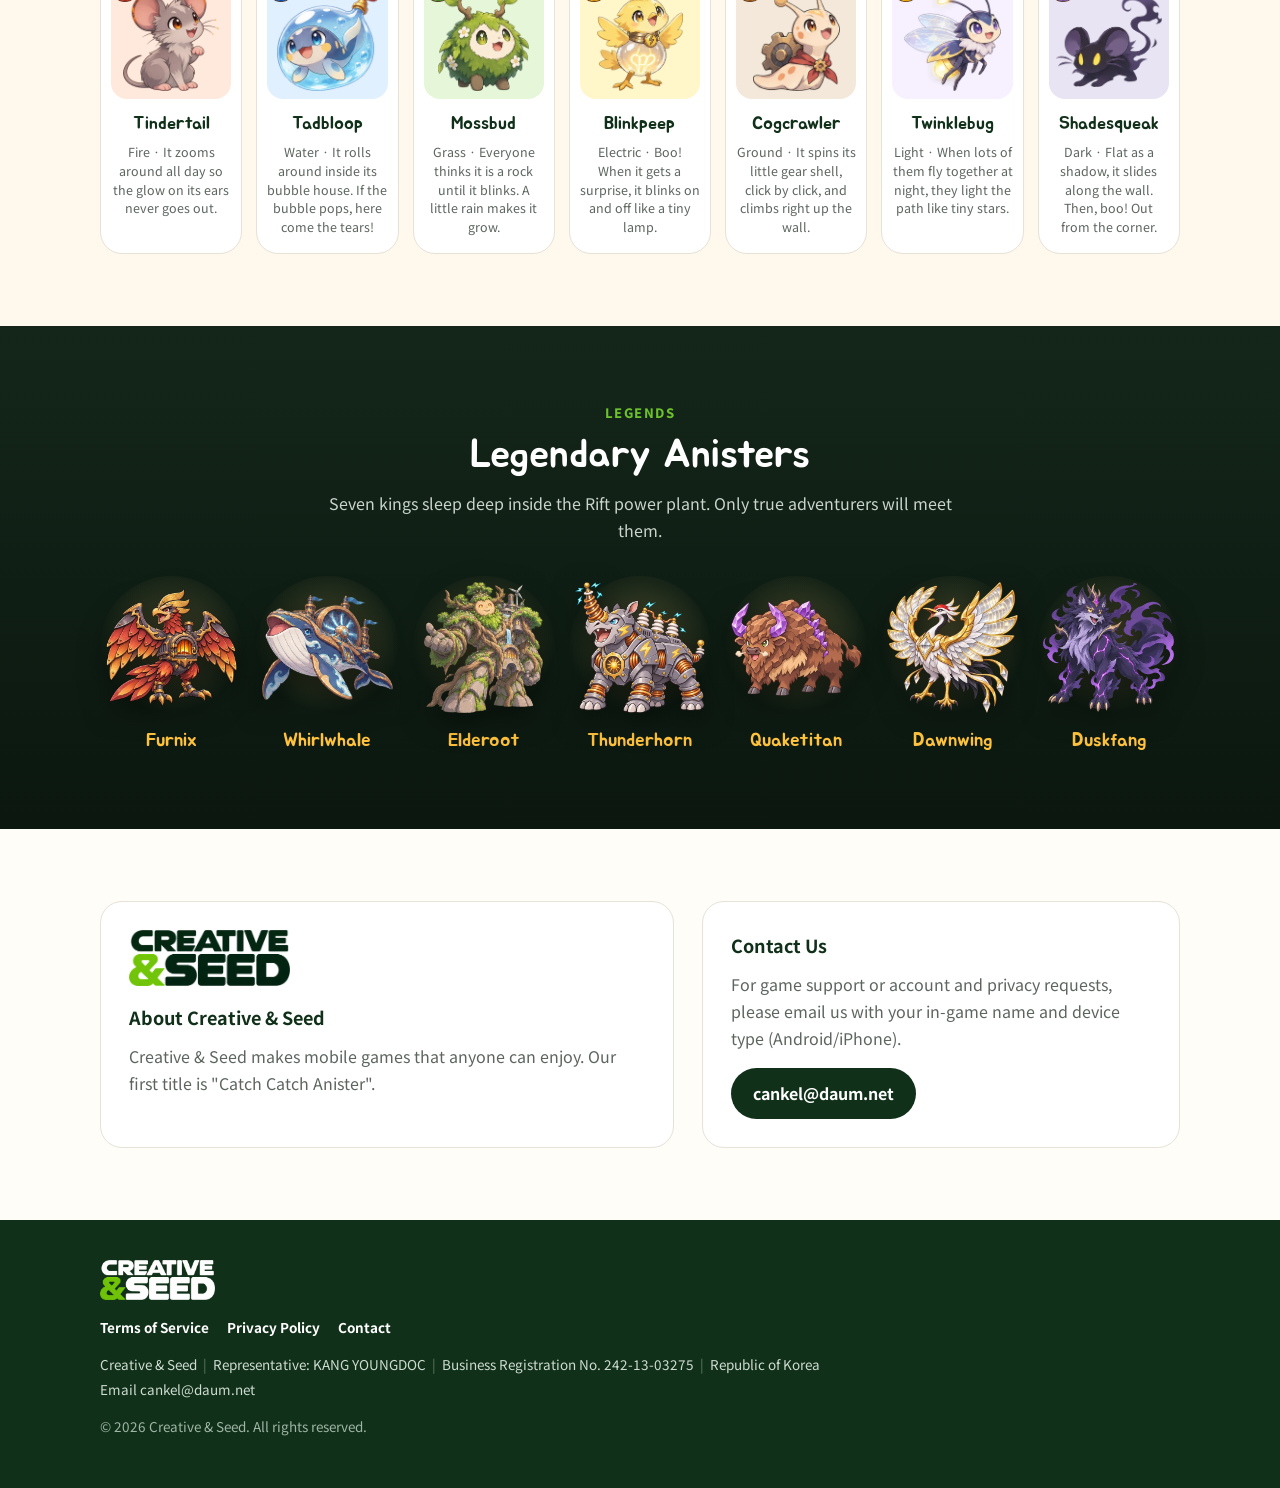
==== commit 8c79c9a7: "Use Korean name 캐치캐치 애니스터" ====
--- a/index.html
+++ b/index.html
@@ -3,8 +3,8 @@
 <head>
 <meta charset="utf-8">
 <meta name="viewport" content="width=device-width, initial-scale=1">
-<title>Creative &amp; Seed | Catch Catch 애니스터</title>
-<meta name="description" content="Creative & Seed - Catch Catch 애니스터 / Catch Catch Anister">
+<title>Creative &amp; Seed | 캐치캐치 애니스터</title>
+<meta name="description" content="Creative & Seed - 캐치캐치 애니스터 / Catch Catch Anister">
 <script>
 (function(){var l="ko";try{var s=localStorage.getItem("cs_lang");if(s)l=s;else if(!/^ko/i.test(navigator.language||""))l="en";}catch(e){if(!/^ko/i.test(navigator.language||""))l="en";}
 if(/[?&]lang=en/.test(location.search))l="en";if(/[?&]lang=ko/.test(location.search))l="ko";
@@ -31,11 +31,11 @@
 
 <section class="hero" id="game">
   <div class="wrap">
-    <img class="logo" lang="ko" src="assets/game_logo_ko.webp" alt="Catch Catch 애니스터">
+    <img class="logo" lang="ko" src="assets/game_logo_ko.webp" alt="캐치캐치 애니스터">
     <img class="logo" lang="en" src="assets/game_logo_en.webp" alt="Catch Catch Anister">
     <p class="tag" lang="ko">흩어진 애니스터를 찾아서</p>
     <p class="tag" lang="en">In Search of the Scattered Anisters</p>
-    <p class="tag2" lang="ko">내가 잡은 애니스터로 겨루는 손맛 배틀 게임</p>
+    <p class="tag2" lang="ko">내가 잡은 애니스터로 대결하는 손맛 배틀 게임</p>
     <p class="tag2" lang="en">A punchy battle game where you fight with the Anisters you catch.</p>
     <div class="mons"><img src="assets/mon/001.webp" alt=""><img src="assets/mon/023.webp" alt=""><img src="assets/mon/045.webp" alt=""><img src="assets/mon/067.webp" alt=""><img src="assets/mon/089.webp" alt=""><img src="assets/mon/111.webp" alt=""><img src="assets/mon/133.webp" alt=""></div>
     <span class="pill"><i></i><span lang="ko">Google Play · App Store 출시 준비 중</span><span lang="en">Coming soon to Google Play &amp; App Store</span></span>
@@ -51,7 +51,7 @@
     <div class="feats" style="text-align:left">
       <div class="feat"><span class="num">01</span>
         <h3 lang="ko">손맛 배틀</h3><h3 lang="en">Tap-Tap Battles</h3>
-        <p lang="ko">1:1로 이어 싸우는 배틀. 연타와 미니게임을 잘할수록 더 세게 공격해요.</p>
+        <p lang="ko">1:1로 이어지는 배틀. 연타와 미니게임을 잘할수록 더 세게 공격해요.</p>
         <p lang="en">One-on-one battles in a row. The better you tap and play the mini-games, the harder you hit.</p></div>
       <div class="feat"><span class="num">02</span>
         <h3 lang="ko">잡은 애니스터가 내 전력</h3><h3 lang="en">Your Catches Are Your Power</h3>
@@ -111,7 +111,7 @@
       <div class="box">
         <img class="colog" src="assets/cs_logo.png" alt="Creative &amp; Seed">
         <h3 lang="ko">Creative &amp; Seed</h3><h3 lang="en">About Creative &amp; Seed</h3>
-        <p lang="ko">크리에이티브앤시드는 누구나 쉽게 즐길 수 있는 모바일 게임을 만드는 회사입니다. 첫 작품은 「Catch Catch 애니스터」입니다.</p>
+        <p lang="ko">크리에이티브앤시드는 누구나 쉽게 즐길 수 있는 모바일 게임을 만드는 회사입니다. 첫 작품은 「캐치캐치 애니스터」입니다.</p>
         <p lang="en">Creative &amp; Seed makes mobile games that anyone can enjoy. Our first title is "Catch Catch Anister".</p>
       </div>
       <div class="box" id="contact">
